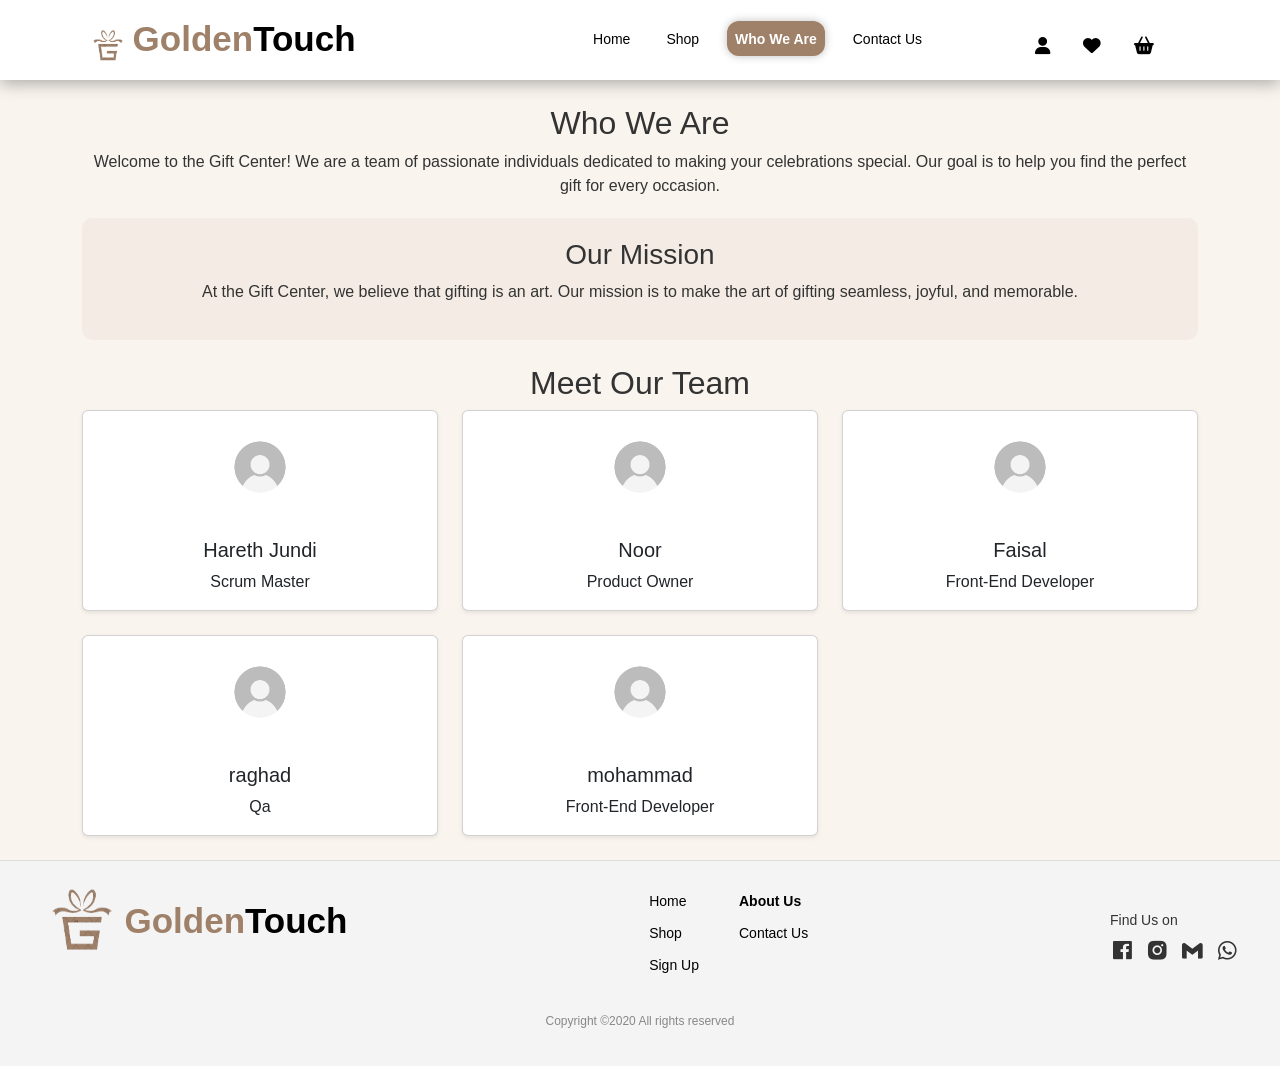
==== htmlPages/aboutUsPage.html @ 87379b25 "project files" ====
<!DOCTYPE html>
<html lang="en">

<head>
    <meta charset="UTF-8">
    <meta name="viewport" content="width=device-width, initial-scale=1.0">
    <title>About Us | Gift Center</title>
    <meta charset="UTF-8">
    <link rel="stylesheet" href="https://cdnjs.cloudflare.com/ajax/libs/font-awesome/6.7.2/css/all.min.css">
    <!--Font-->
    <link href="https://fonts.googleapis.com/css2?family=Figtree:wght@400;500;700&display=swap" rel="stylesheet">
    <!--Box Icons-->
    <link rel="stylesheet" href="https://unpkg.com/boxicons@2.1.4/css/boxicons.min.css">
    <!-- Bootstrap CSS -->
    <link href="https://cdn.jsdelivr.net/npm/bootstrap@5.3.0/dist/css/bootstrap.min.css" rel="stylesheet">
    <link rel="stylesheet" href="https://cdn.jsdelivr.net/npm/bootstrap@5.3.3/dist/css/bootstrap.min.css">
    <!-- Custom CSS -->
    <link rel="stylesheet" href="../css pages/aboutUsPage.css">
</head>

<body>
    <!-- Navbar -->
    <nav class="navbar navbar-expand-lg border-bottom">
        <div class="container-fluid">
            <!-- Logo -->
            <p class="navbar-brand fw-bold">
                <img src="../imagesHome/logo.png" alt="logo"> <span class="logospan"> <span
                        style="color:#9F8069;">Golden</span>Touch</span>
            </p>
            <!-- Toggler for mobile view -->
            <button class="navbar-toggler" type="button" data-bs-toggle="collapse" data-bs-target="#navbarNav"
                aria-controls="navbarNav" aria-expanded="false" aria-label="Toggle navigation">
                <span class="navbar-toggler-icon"></span>
            </button>
            <!-- Navbar Items -->
            <div class="collapse navbar-collapse justify-content-end" id="navbarNav">
                <ul class="navbar-nav">
                    <li class="nav-item">
                        <a class="nav-link text-white" href="../htmlPages/homeUserPage.html">Home</a>
                    </li>
                    <li class="nav-item">
                        <a class="nav-link text-white" href="../htmlPages/shopPage.html">Shop</a>
                    </li>
                    </li>
                    <li class="nav-item">
                        <a class="nav-link active text-white fw-bold position-relative" id="active-nav" href="#">Who We
                            Are</a>
                    </li>
                    <li class="nav-item">
                        <a class="nav-link text-white" href="../htmlPages/contactUsPage.html">Contact Us</a>
                    </li>
                    <li id="userprofile" class="nav-item">
                        <a href="./userPage.html"><i class="fa-solid fa-user"></i></a>
                        <a href="#"><i class="fa-solid fa-heart"></i></a>
                        <a href="cartPage.html"><i class="fa-solid fa-basket-shopping"></i></a>
                    </li>
                </ul>
            </div>
        </div>
    </nav> <!--===========End nav==========-->

    <!-- Main Content -->
    <div class="container my-4">
        <!-- About Section -->
        <h2 class="text-center">Who We Are</h2>
        <p class="text-center">
            Welcome to the Gift Center! We are a team of passionate individuals dedicated to making your celebrations
            special.
            Our goal is to help you find the perfect gift for every occasion.
        </p>

        <!-- Mission -->
        <div class="mission text-center">
            <h3>Our Mission</h3>
            <p>
                At the Gift Center, we believe that gifting is an art. Our mission is to make the art of gifting
                seamless, joyful, and memorable.
            </p>
        </div>

        <!-- Team Section -->
        <h2 class="text-center mt-4">Meet Our Team</h2>
        <div class="row row-cols-1 row-cols-md-2 row-cols-lg-3 g-4">
            <div class="col">
                <div class="card h-100 text-center shadow-sm">
                    <img src="../productimages/user-profile-icon-flat-style-member-avatar-vector-illustration-isolated-background-human-permission-sign-business-concept_157943-15752.avif"
                        class="card-img-top rounded-circle mx-auto mt-3" alt="John Doe">
                    <div class="card-body">
                        <h5 class="card-title">Hareth Jundi </h5>
                        <p class="card-text">Scrum Master</p>
                    </div>
                </div>
            </div>
            <div class="col">
                <div class="card h-100 text-center shadow-sm">
                    <img src="../productimages/user-profile-icon-flat-style-member-avatar-vector-illustration-isolated-background-human-permission-sign-business-concept_157943-15752.avif" class="card-img-top rounded-circle mx-auto mt-3"
                        alt="Jane Smith">
                    <div class="card-body">
                        <h5 class="card-title">Noor</h5>
                        <p class="card-text">Product Owner</p>
                    </div>
                </div>
            </div>
            <div class="col">
                <div class="card h-100 text-center shadow-sm">
                    <img src="../productimages/user-profile-icon-flat-style-member-avatar-vector-illustration-isolated-background-human-permission-sign-business-concept_157943-15752.avif" class="card-img-top rounded-circle mx-auto mt-3"
                        alt="Ahmed Ali">
                    <div class="card-body">
                        <h5 class="card-title">Faisal</h5>
                        <p class="card-text">Front-End Developer</p>
                    </div>
                </div>
            </div>
            <div class="col">
                <div class="card h-100 text-center shadow-sm">
                    <img src="../productimages/user-profile-icon-flat-style-member-avatar-vector-illustration-isolated-background-human-permission-sign-business-concept_157943-15752.avif" class="card-img-top rounded-circle mx-auto mt-3"
                        alt="Ahmed Ali">
                    <div class="card-body">
                        <h5 class="card-title">raghad</h5>
                        <p class="card-text">Qa</p>
                    </div>
                </div>
            </div>
            <div class="col">
                <div class="card h-100 text-center shadow-sm">
                    <img src="../productimages/user-profile-icon-flat-style-member-avatar-vector-illustration-isolated-background-human-permission-sign-business-concept_157943-15752.avif" class="card-img-top rounded-circle mx-auto mt-3"
                        alt="Ahmed Ali">
                    <div class="card-body">
                        <h5 class="card-title">mohammad </h5>
                        <p class="card-text">Front-End Developer</p>
                    </div>
                </div>
            </div>
        </div>
    </div>


    <!--===================Footer==========================-->
    <footer class="footer">
        <div class="footer-container">
            <!-- Logo and Name -->
            <div class="footer-logo">
                <p class="navbar-brand fw-bold" id="logo-icon">
                    <img src="../imagesHome/logo.png" alt="logo-icon"> <span class="logospan"> <span
                            style="color:#9F8069;">Golden</span>Touch</span>
                </p>
            </div>

            <!-- Navigation Links -->
            <div class="footer-links">
                <ul>
                    <li><a href="#">Home</a></li>
                    <li><a href="#">Shop</a></li>
                    <li><a href="#">Sign Up</a></li>
                </ul>
                <ul>
                    <li class="active"><a href="#">About Us</a></li>
                    <li><a href="#">Contact Us</a></li>
                </ul>
            </div>

            <!-- Social Media -->
            <div class="footer-social">
                <span>Find Us on</span>
                <div class="social-icons">
                    <i class='bx bxl-facebook-square bx-sm'></i>
                    <i class='bx bxl-instagram-alt bx-sm'></i>
                    <i class='bx bxl-gmail bx-sm'></i>
                    <i class='bx bxl-whatsapp bx-sm'></i>
                </div>
            </div>
        </div>
        <div class="footer-bottom">
            <p>Copyright ©2020 All rights reserved</p>
        </div>
    </footer>



    <!-- Bootstrap JS -->
    <script src="https://cdn.jsdelivr.net/npm/bootstrap@5.3.0/dist/js/bootstrap.bundle.min.js"></script>
</body>

</html>
---- css pages/aboutUsPage.css ----
body {
    font-family: Arial, sans-serif;
    background-color: #f9f4ee;
    color: #333;
}


/*================================Nav Bar=================================*/
#userprofile{
    display: flex;
  gap: 30px;
  margin-right: 10px;
  margin-left: 100px;
  margin-top: 13px;
  cursor: pointer;
  transform: scale(1.1);
  }
  #userprofile a {
    color: black;
  }
  #userprofile a:hover {
    transform: scale(1.3);
    color: #9F8069;
  }
  
  .logospan{
    font-family: "Monotype Corsiva", "Cursive", sans-serif;
    font-size: 35px;
    margin-bottom: -10px !important;
  }
  
  nav {
    grid-column: span 12;
    grid-row: 1;
    z-index: 10;
    box-shadow: 0px 4px 15px rgba(0, 0, 0, 0.3);
  }
  
  .navbar {
    background-color: White !important;
    border-bottom: 1px solid rgba(255, 255, 255, 0.3) !important;
  }
  
  .nav-link {
    color: black !important;
    margin: 0 10px;
    font-size: 14px;
  }
  
  
  .nav-link.active {
    font-weight: bold;
    color: White !important;
    width: auto;
    height: 35px;
    border-radius: 12px;
    text-align: center;
    background-color: #9F8069;
    box-shadow: 0px 0px 9px rgba(0, 0, 0, 0.25);
  }
  
  #active-nav:hover{
    color: black !important;
  }
  
  .nav-item .signup-btn {
    font-size: 14px;
    color: black !important;
    width: 90px;
    height: 35px;
    border-radius: 18px;
    border: none;
    text-align: center;
    background-color: White;
    margin-left: 100px;
    box-shadow: 0px 0px 9px rgba(0, 0, 0, 0.25);
  }
  
  .nav-item .signup-btn:hover {
    background-color: black;
    color: White !important;
  }
  
  
  .nav-link:hover {
    color: #9F8069 !important;
  }
  
  nav img {
    width: 40px;
    height: 40px;
  }
  
  nav p {
    margin: 0px;
    font-size: 24px;
  }
  .container-fluid {
    margin-left: 75px;
    margin-right: 110px;
  }


header {
    background-color: #947253;
    color: #fff;
    padding: 20px;
    text-align: center;
    animation: fadeInDown 1s ease-in-out;
}

header h1 {
    margin: 0;
    font-size: 2.5rem;
    animation: pulse 2s infinite ease-in-out;
}

header p {
    margin: 5px 0 0;
    font-size: 1.2rem;
    animation: slideInLeft 1.5s ease-in-out;
}

.mission {
    background-color: #f4ece4;
    padding: 20px;
    border-radius: 10px;
    margin: 20px 0;
    animation: fadeIn 1.5s ease-in-out;
}



/*================================Footer============================*/
/*===================================================================*/

.footer {
    background: #f4f4f4;
    grid-column: span 12;
    border-top: 1px solid #ddd;
    padding: 20px 40px;
    text-align: center;
    margin-top: 20px;
}

.footer-container {
    display: flex;
    justify-content: space-between;
    align-items: center;
    flex-wrap: wrap;
    max-width: 1200px;
    margin: 0 auto;

    text-align: left;
}

.footer-logo {
    display: flex;
    align-items: center;
    font-size: 16px;
    color: #000000;
}

.footer-logo img {
    height: 80px;
    width: 80px;
    margin-bottom: 15px;
}

.logo-text strong {
    font-weight: bold;
}

.footer-links {
    display: flex;
    gap: 40px;
}

.footer-links ul {
    list-style: none;
    padding: 0;
    margin: 0;
}

.footer-links ul li {
    margin-bottom: 8px;
}

.footer-links ul .active {
    color: #947253;
    font-weight: bolder;
}

.footer-links ul li strong {
    font-size: 16px;
}

.footer-links ul li a {
    text-decoration: none;
    color: #000;
    font-size: 14px;
}

.footer-social {
    text-align: left;
}

.footer-social span {
    display: block;
    font-size: 14px;
    margin-bottom: 8px;
}

.social-icons {
    display: flex;
    gap: 10px;
}

.social-icons a img {
    width: 24px;
    height: 24px;
}

.footer-bottom {
    margin-top: 20px;
    font-size: 12px;
    color: #888;
}
.card img {
    width: 80px; 
    height: 80px; 
    object-fit: cover; 
    border-radius: 50%; 
    margin-bottom: 15px; 
    transition: transform 0.3s ease-in-out;
}

.card:hover img {
    transform: scale(1.05); 
}



/* Team Cards */
.card {
    animation: zoomIn 1s ease-in-out, hoverEffect 5s infinite ease-in-out;
}

.card:hover {
    transform: scale(1.05);
    box-shadow: 0 8px 16px rgba(0, 0, 0, 0.2);
    transition: transform 0.3s, box-shadow 0.3s;
}

/* Animations */
@keyframes fadeInDown {
    from {
        opacity: 0;
        transform: translateY(-20px);
    }

    to {
        opacity: 1;
        transform: translateY(0);
    }
}

@keyframes fadeIn {
    from {
        opacity: 0;
    }

    to {
        opacity: 1;
    }
}

@keyframes fadeInUp {
    from {
        opacity: 0;
        transform: translateY(20px);
    }

    to {
        opacity: 1;
        transform: translateY(0);
    }
}

@keyframes zoomIn {
    from {
        opacity: 0;
        transform: scale(0.8);
    }

    to {
        opacity: 1;
        transform: scale(1);
    }
}

@keyframes bounce {

    0%,
    20%,
    50%,
    80%,
    100% {
        transform: translateY(0);
    }

    40% {
        transform: translateY(-10px);
    }

    60% {
        transform: translateY(-5px);
    }
}

@keyframes pulse {
    0% {
        transform: scale(1);
    }

    50% {
        transform: scale(1.05);
    }

    100% {
        transform: scale(1);
    }
}

@keyframes slideInLeft {
    from {
        opacity: 0;
        transform: translateX(-100%);
    }

    to {
        opacity: 1;
        transform: translateX(0);
    }
}

@keyframes hoverEffect {

    0%,
    100% {
        transform: rotate(0deg);
    }

    50% {
        transform: rotate(3deg);
    }
}
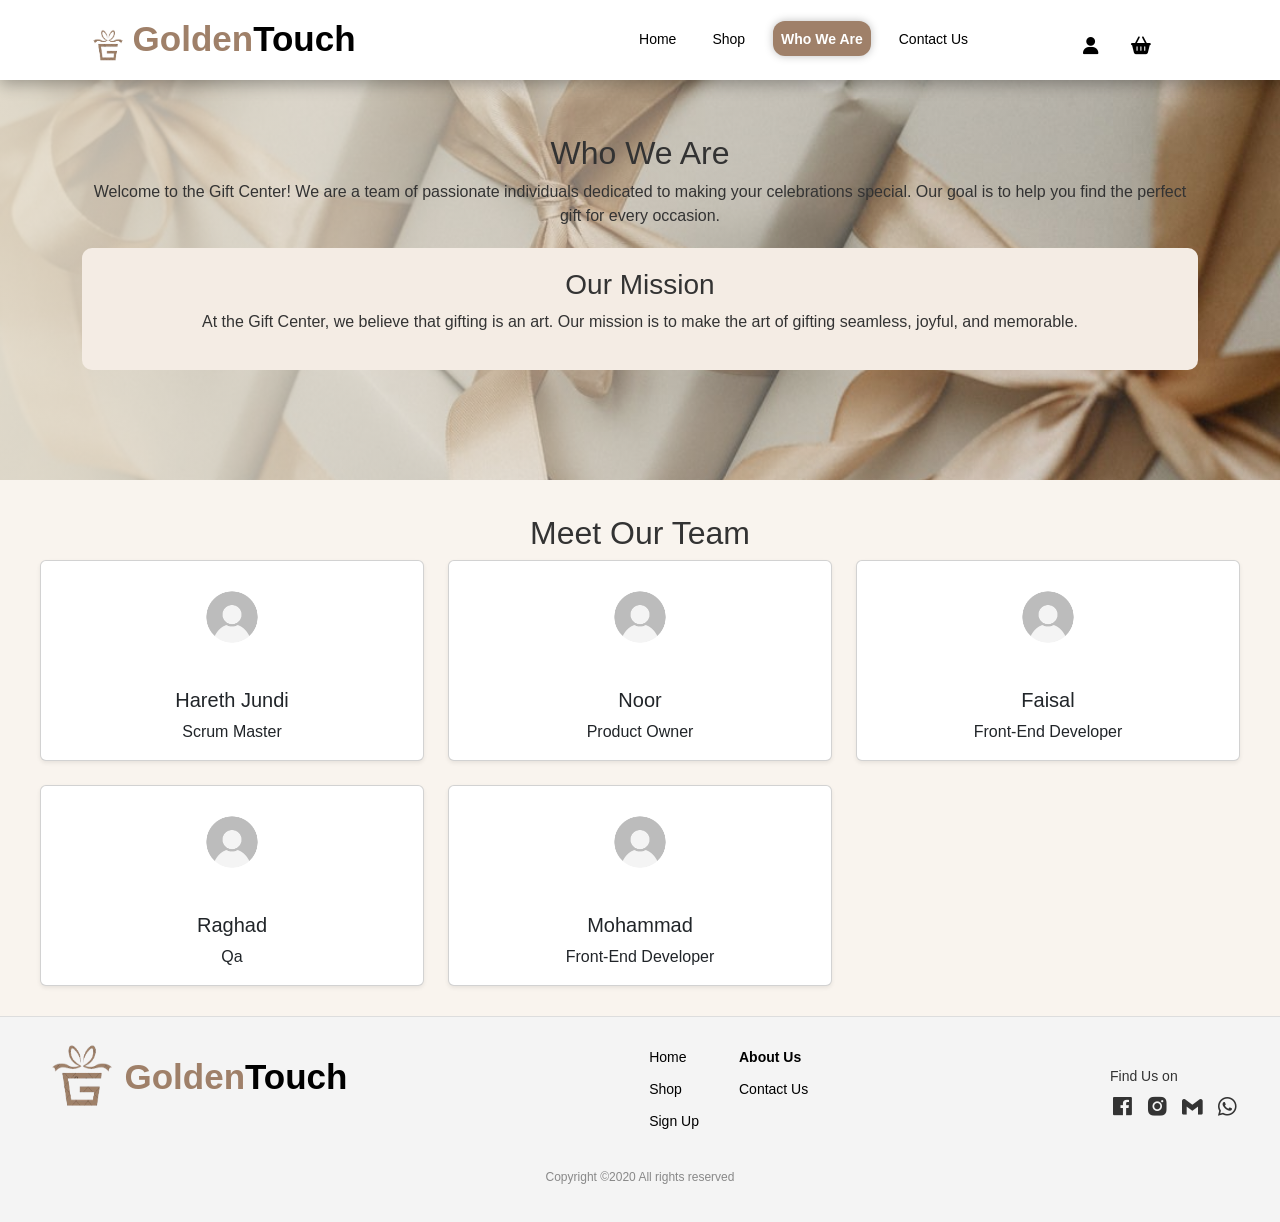
==== commit 5feffd1b: "final update" ====
--- a/htmlPages/aboutUsPage.html
+++ b/htmlPages/aboutUsPage.html
@@ -51,7 +51,7 @@
                     </li>
                     <li id="userprofile" class="nav-item">
                         <a href="./userPage.html"><i class="fa-solid fa-user"></i></a>
-                        <a href="#"><i class="fa-solid fa-heart"></i></a>
+                        <!-- <a href="#"><i class="fa-solid fa-heart"></i></a> -->
                         <a href="cartPage.html"><i class="fa-solid fa-basket-shopping"></i></a>
                     </li>
                 </ul>
@@ -60,25 +60,30 @@
     </nav> <!--===========End nav==========-->
 
     <!-- Main Content -->
-    <div class="container my-4">
-        <!-- About Section -->
-        <h2 class="text-center">Who We Are</h2>
-        <p class="text-center">
-            Welcome to the Gift Center! We are a team of passionate individuals dedicated to making your celebrations
-            special.
-            Our goal is to help you find the perfect gift for every occasion.
-        </p>
+    <div class="main-content">
+        <section class="hero"><!-- Hero Section begin -->
+            <div class="container my-4">
+                <!-- About Section -->
+                <h2 class="text-center">Who We Are</h2>
+                <p class="text-center">
+                    Welcome to the Gift Center! We are a team of passionate individuals dedicated to making your celebrations
+                    special.
+                    Our goal is to help you find the perfect gift for every occasion.
+                </p>
+        
+                <!-- Mission -->
+                <div class="mission text-center">
+                    <h3>Our Mission</h3>
+                    <p>
+                        At the Gift Center, we believe that gifting is an art. Our mission is to make the art of gifting
+                        seamless, joyful, and memorable.
+                    </p>
+                </div>
+ </section>
 
-        <!-- Mission -->
-        <div class="mission text-center">
-            <h3>Our Mission</h3>
-            <p>
-                At the Gift Center, we believe that gifting is an art. Our mission is to make the art of gifting
-                seamless, joyful, and memorable.
-            </p>
-        </div>
-
+    
         <!-- Team Section -->
+         <section class="ourteam"> 
         <h2 class="text-center mt-4">Meet Our Team</h2>
         <div class="row row-cols-1 row-cols-md-2 row-cols-lg-3 g-4">
             <div class="col">
@@ -116,7 +121,7 @@
                     <img src="../productimages/user-profile-icon-flat-style-member-avatar-vector-illustration-isolated-background-human-permission-sign-business-concept_157943-15752.avif" class="card-img-top rounded-circle mx-auto mt-3"
                         alt="Ahmed Ali">
                     <div class="card-body">
-                        <h5 class="card-title">raghad</h5>
+                        <h5 class="card-title">Raghad</h5>
                         <p class="card-text">Qa</p>
                     </div>
                 </div>
@@ -126,14 +131,14 @@
                     <img src="../productimages/user-profile-icon-flat-style-member-avatar-vector-illustration-isolated-background-human-permission-sign-business-concept_157943-15752.avif" class="card-img-top rounded-circle mx-auto mt-3"
                         alt="Ahmed Ali">
                     <div class="card-body">
-                        <h5 class="card-title">mohammad </h5>
+                        <h5 class="card-title">Mohammad </h5>
                         <p class="card-text">Front-End Developer</p>
                     </div>
                 </div>
             </div>
         </div>
     </div>
-
+</section>
 
     <!--===================Footer==========================-->
     <footer class="footer">
--- a/css pages/aboutUsPage.css
+++ b/css pages/aboutUsPage.css
@@ -3,6 +3,14 @@
     background-color: #f9f4ee;
     color: #333;
 }
+
+
+
+
+
+
+
+
 
 
 /*================================Nav Bar=================================*/
@@ -130,6 +138,33 @@
 }
 
 
+/*hero section*/
+.main-content {
+    display: flex;
+    flex-direction: column;
+    grid-column: span 12;
+    grid-row: 2;
+  }
+  
+  .main-content .hero {
+    display: flex;
+    flex-direction: column;
+    align-items: center;
+    height: 400px;
+    background-image: linear-gradient(to right, rgba(233, 226, 210, 0.86) 0%, rgba(237, 232, 220, 0.68) 23%, rgba(255, 255, 255, 0) 100%)
+   , url('../imagesHome/hero2.jpg');
+    background-size: cover; 
+    background-position: center; 
+    background-repeat: no-repeat; 
+    font-family: 'Figtree', sans-serif;
+    margin: 0; 
+  }
+  .hero{padding:20px;
+padding-top: 30px;}
+
+.ourteam{margin: 10px 40px;}
+
+
 
 /*================================Footer============================*/
 /*===================================================================*/
